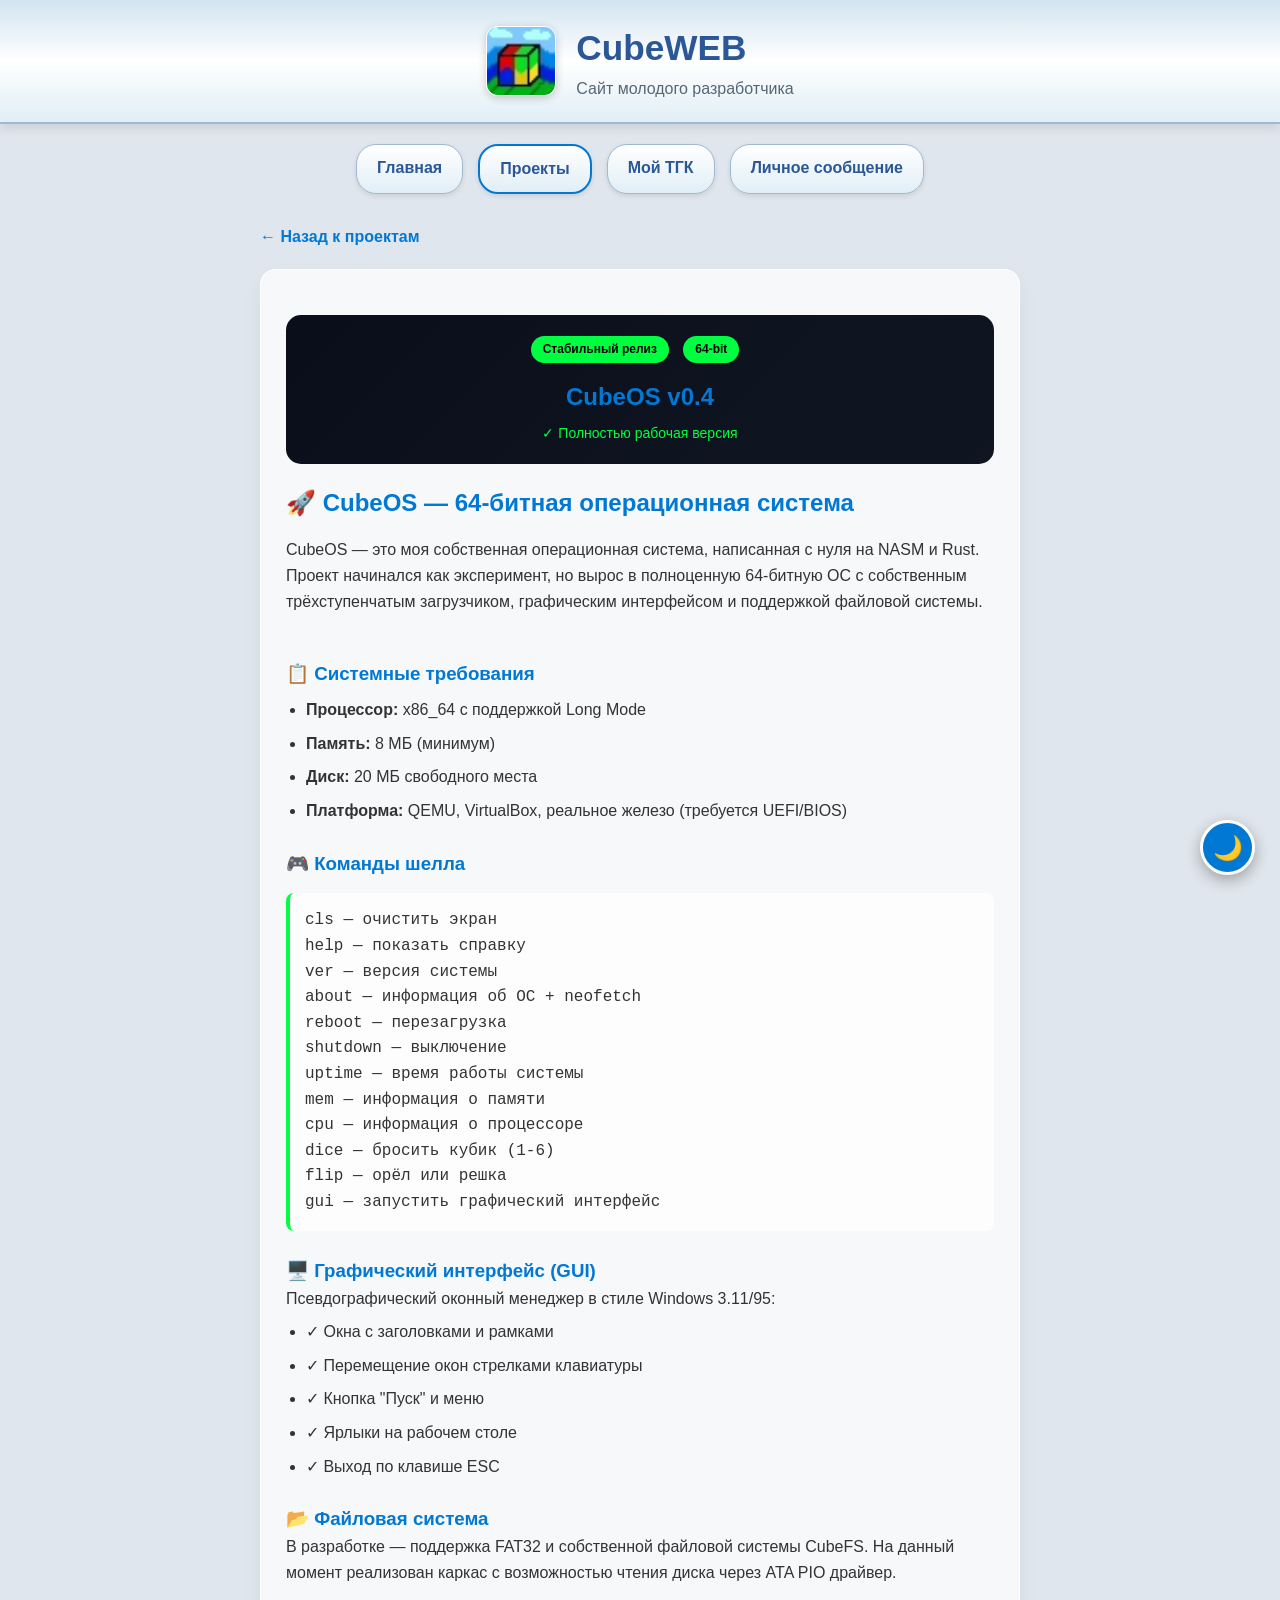
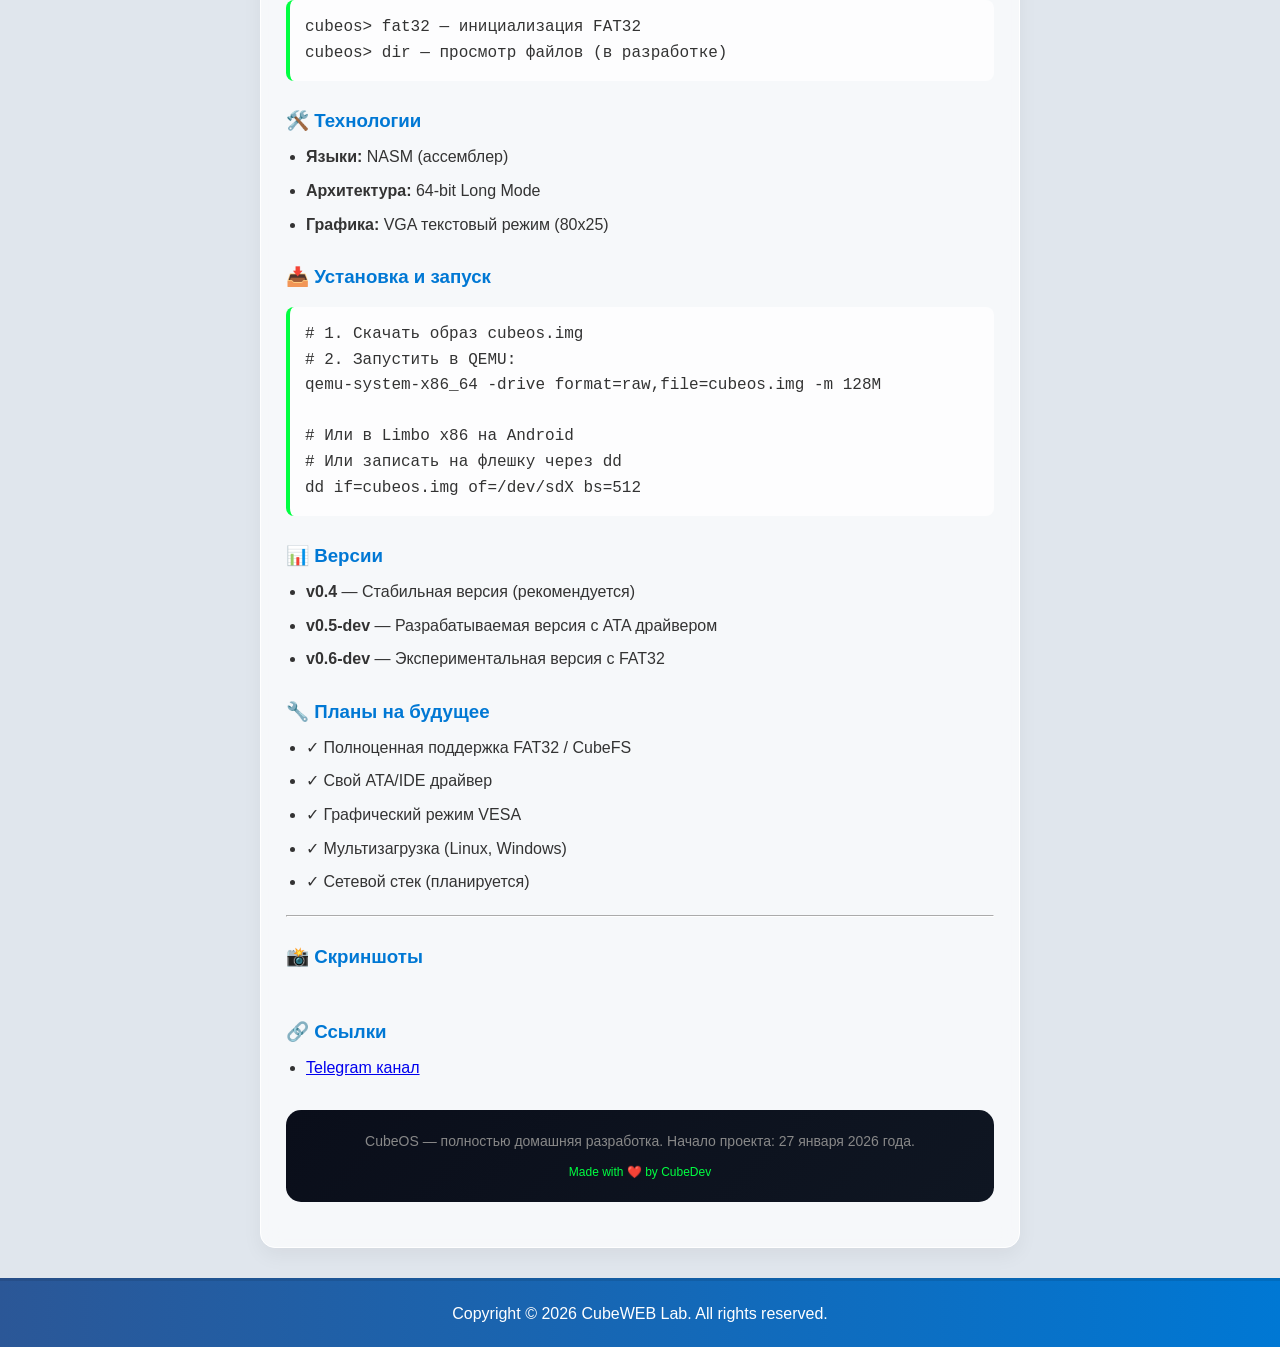
==== cubeos.html @ 652e691c "Add files via upload" ====
<!DOCTYPE html>
<html lang="ru">
<head>
    <meta charset="UTF-8">
    <meta name="viewport" content="width=device-width, initial-scale=1.0">
    <title>CubeOS - 64-bit операционная система</title>
    <link rel="stylesheet" href="style.css">
    <style>
        .project-content {
            text-align: left;
        }
        .project-image {
            width: 100%;
            max-width: 800px;
            height: auto;
            border-radius: 10px;
            margin: 20px 0;
            border: 1px solid var(--card-border);
            box-shadow: 0 5px 15px rgba(0,0,0,0.2);
            background: #0a0e1a;
            display: block;
        }
        .screenshot-grid {
            display: flex;
            gap: 20px;
            flex-wrap: wrap;
            margin: 20px 0;
        }
        .screenshot-grid .project-image {
            flex: 1;
            min-width: 250px;
            margin: 0;
        }
        .feature-list {
            margin-left: 20px;
            margin-bottom: 15px;
            line-height: 1.6;
        }
        .feature-list li {
            margin: 8px 0;
        }
        .code-block {
            background: var(--card-bg);
            padding: 15px;
            border-radius: 8px;
            border-left: 4px solid #00ff41;
            font-family: 'Courier New', monospace;
            overflow-x: auto;
            margin: 15px 0;
        }
        .badge {
            display: inline-block;
            background: #00ff41;
            color: #000;
            padding: 4px 12px;
            border-radius: 20px;
            font-size: 12px;
            font-weight: bold;
            margin-right: 10px;
        }
        .version-info {
            background: linear-gradient(135deg, #0a0e1a, #0f1622);
            padding: 20px;
            border-radius: 15px;
            margin: 20px 0;
            text-align: center;
        }
        .back-link {
            display: inline-block;
            margin-bottom: 20px;
            color: var(--title-color);
            text-decoration: none;
            font-weight: bold;
        }
        .back-link:hover { text-decoration: underline; }
        h3 {
            margin-top: 25px;
            color: var(--title-color);
        }
        hr {
            border-color: var(--card-border);
            margin: 20px 0;
        }
    </style>
</head>
<body>
    <header>
        <img src="logo2.jpg" alt="Logo">
        <div>
            <h1>CubeWEB</h1>
            <p>Сайт молодого разработчика</p>
        </div>
    </header>

    <nav class="glass-menu">
        <a href="index.html" class="nav-btn">Главная</a>
        <a href="projects.html" class="nav-btn active">Проекты</a>
        <a href="https://t.me/rttOSrtt" target="_blank" class="nav-btn tg-btn">Мой ТГК</a>
        <a href="https://t.me/roman_tech_talk" target="_blank" class="nav-btn tg-btn">Личное сообщение</a>
    </nav>

    <main class="project-content">
        <a href="projects.html" class="back-link">← Назад к проектам</a>

        <section>
            <div class="version-info">
                <span class="badge">Стабильный релиз</span>
                <span class="badge">64-bit</span>
                <h2 style="margin: 15px 0 5px 0;">CubeOS v0.4</h2>
                <p style="color: #00ff41; font-size: 14px;">✓ Полностью рабочая версия</p>
            </div>

            <h2>🚀 CubeOS — 64-битная операционная система</h2>
            <p>CubeOS — это моя собственная операционная система, написанная с нуля на NASM и Rust. Проект начинался как эксперимент, но вырос в полноценную 64-битную ОС с собственным трёхступенчатым загрузчиком, графическим интерфейсом и поддержкой файловой системы.</p>

            <div class="screenshot-grid">
                <img src="cubeos_shell.png" alt="CubeOS Shell" class="project-image" onerror="this.style.display='none'">
                <img src="cubeos_gui.png" alt="CubeOS GUI" class="project-image" onerror="this.style.display='none'">
            </div>

            <h3>📋 Системные требования</h3>
            <ul class="feature-list">
                <li><strong>Процессор:</strong> x86_64 с поддержкой Long Mode</li>
                <li><strong>Память:</strong> 8 МБ (минимум)</li>
                <li><strong>Диск:</strong> 20 МБ свободного места</li>
                <li><strong>Платформа:</strong> QEMU, VirtualBox, реальное железо (требуется UEFI/BIOS)</li>
            </ul>

            <h3>🎮 Команды шелла</h3>
            <div class="code-block">
                cls       — очистить экран<br>
                help      — показать справку<br>
                ver       — версия системы<br>
                about     — информация об ОС + neofetch<br>
                reboot    — перезагрузка<br>
                shutdown  — выключение<br>
                uptime    — время работы системы<br>
                mem       — информация о памяти<br>
                cpu       — информация о процессоре<br>
                dice      — бросить кубик (1-6)<br>
                flip      — орёл или решка<br>
                gui       — запустить графический интерфейс
            </div>

            <h3>🖥️ Графический интерфейс (GUI)</h3>
            <p>Псевдографический оконный менеджер в стиле Windows 3.11/95:</p>
            <ul class="feature-list">
                <li>✓ Окна с заголовками и рамками</li>
                <li>✓ Перемещение окон стрелками клавиатуры</li>
                <li>✓ Кнопка "Пуск" и меню</li>
                <li>✓ Ярлыки на рабочем столе</li>
                <li>✓ Выход по клавише ESC</li>
            </ul>

            

            <h3>📂 Файловая система</h3>
            <p>В разработке — поддержка FAT32 и собственной файловой системы CubeFS. На данный момент реализован каркас с возможностью чтения диска через ATA PIO драйвер.</p>

            <div class="code-block">
                cubeos> fat32     — инициализация FAT32<br>
                cubeos> dir       — просмотр файлов (в разработке)
            </div>

            <h3>🛠️ Технологии</h3>
            <ul class="feature-list">
                <li><strong>Языки:</strong> NASM (ассемблер)</li>
                <li><strong>Архитектура:</strong> 64-bit Long Mode</li>
                <li><strong>Графика:</strong> VGA текстовый режим (80x25)</li>
            </ul>

            <h3>📥 Установка и запуск</h3>
            <div class="code-block">
                # 1. Скачать образ cubeos.img<br>
                # 2. Запустить в QEMU:<br>
                qemu-system-x86_64 -drive format=raw,file=cubeos.img -m 128M<br><br>
                # Или в Limbo x86 на Android<br>
                # Или записать на флешку через dd<br>
                dd if=cubeos.img of=/dev/sdX bs=512
            </div>

            <h3>📊 Версии</h3>
            <ul class="feature-list">
                <li><strong>v0.4</strong> — Стабильная версия (рекомендуется)</li>
                <li><strong>v0.5-dev</strong> — Разрабатываемая версия с ATA драйвером</li>
                <li><strong>v0.6-dev</strong> — Экспериментальная версия с FAT32</li>
            </ul>

            <h3>🔧 Планы на будущее</h3>
            <ul class="feature-list">
                <li>✓ Полноценная поддержка FAT32 / CubeFS</li>
                <li>✓ Свой ATA/IDE драйвер</li>
                <li>✓ Графический режим VESA</li>
                <li>✓ Мультизагрузка (Linux, Windows)</li>
                <li>✓ Сетевой стек (планируется)</li>
            </ul>

            <hr>

            <h3>📸 Скриншоты</h3>
            <div class="screenshot-grid">
                <img src="cubeos_neofetch.png" alt="Neofetch" class="project-image" onerror="this.style.display='none'">
                <img src="cubeos_gui_window.png" alt="GUI окно" class="project-image" onerror="this.style.display='none'">
            </div>

            <h3>🔗 Ссылки</h3>
            <ul class="feature-list">
                <li><a href="https://t.me/rttOSrtt" target="_blank">Telegram канал</a></li>
                
            </ul>

            <div class="version-info" style="margin-top: 30px;">
                <p style="color: #888; font-size: 14px;">CubeOS — полностью домашняя разработка. Начало проекта: 27 января 2026 года.</p>
                <p style="color: #00ff41; font-size: 12px; margin-top: 10px;">Made with ❤️ by CubeDev</p>
            </div>
        </section>
    </main>

    <footer>
        <p>Copyright © 2026 CubeWEB Lab. All rights reserved.</p>
    </footer>

    <button class="theme-toggle" id="theme-toggle" title="Сменить тему">
        <span id="theme-icon">🌙</span>
    </button>
    <script>
        const toggleBtn = document.getElementById('theme-toggle');
        const themeIcon = document.getElementById('theme-icon');
        const htmlElement = document.documentElement;

        const savedTheme = localStorage.getItem('theme');
        if (savedTheme === 'dark') {
            htmlElement.setAttribute('data-theme', 'dark');
            themeIcon.textContent = '☀️';
        }

        toggleBtn.addEventListener('click', () => {
            const isDark = htmlElement.hasAttribute('data-theme');
            if (isDark) {
                htmlElement.removeAttribute('data-theme');
                localStorage.setItem('theme', 'light');
                themeIcon.textContent = '🌙';
            } else {
                htmlElement.setAttribute('data-theme', 'dark');
                localStorage.setItem('theme', 'dark');
                themeIcon.textContent = '☀️';
            }
        });
    </script>
</body>
</html>
---- style.css ----
/* ПЕРЕМЕННЫЕ ЦВЕТОВ */
:root {
    /* Светлая тема (стандартная) */
    --bg-body: #e0e6ed;
    --bg-header: linear-gradient(to bottom, #d2e4f0 0%, #ffffff 50%, #e1eef6 100%);
    --header-border: #a0b8d0;
    --header-text: #2b5797;
    --sub-text: #556677;
    --card-bg: rgba(255, 255, 255, 0.7);
    --card-border: #ffffff;
    --text-color: #333;
    --btn-bg: linear-gradient(to bottom, #ffffff 0%, #e1eef6 100%);
    --btn-text: #2b5797;
    --title-color: #0078d4;
    --download-color: #5BE046;
    --footer-bg: linear-gradient(to right, #2b5797, #0078d4);
}

[data-theme="dark"] {
    /* Темная тема (глубокий синий/черный в стиле Vista Dark) */
    --bg-body: #111418;
    --bg-header: linear-gradient(to bottom, #1e293b 0%, #0a0f1a 100%);
    --header-border: #2d3e50;
    --header-text: #60a5fa;
    --sub-text: #94a3b8;
    --card-bg: rgba(30, 41, 59, 0.6);
    --card-border: #334155;
    --text-color: #e2e8f0;
    --btn-bg: linear-gradient(to bottom, #334155 0%, #1e293b 100%);
    --btn-text: #f1f5f9;
    --title-color: #38bdf8;
    --footer-bg: linear-gradient(to right, #0f172a, #1e293b);
}

/* ОБНУЛЕНИЕ И БАЗОВЫЕ СТИЛИ */
* {
    margin: 0;
    padding: 0;
    box-sizing: border-box;
    /* Плавный переход всех цветов при смене темы */
    transition: background 0.4s ease, color 0.4s ease, border-color 0.4s ease, box-shadow 0.4s ease;
}

body {
    background-color: var(--bg-body);
    font-family: 'Segoe UI', Tahoma, Geneva, Verdana, sans-serif;
    color: var(--text-color);
    line-height: 1.6;
}

/* ШАПКА (HEADER) */
header {
    background: var(--bg-header);
    padding: 20px;
    border-bottom: 2px solid var(--header-border);
    box-shadow: 0 4px 10px rgba(0,0,0,0.1);
    display: flex;
    align-items: center;
    justify-content: center;
}

header img {
    width: 70px;
    height: 70px;
    margin-right: 20px;
    border-radius: 12px;
    border: 1px solid rgba(255,255,255,0.8);
    box-shadow: 0 2px 8px rgba(0,0,0,0.2);
}

header h1 {
    color: var(--header-text);
    font-size: 2.2rem;
    text-shadow: 1px 1px 3px rgba(255,255,255,0.3);
    margin: 0;
}

header p {
    color: var(--sub-text);
    font-size: 1rem;
    margin: 0;
}

/* НАВИГАЦИЯ (МЕНЮ) */
.glass-menu {
    display: flex;
    justify-content: center;
    gap: 15px;
    margin: 20px auto;
    max-width: 800px;
    padding: 0 20px;
}

.nav-btn {
    text-decoration: none;
    padding: 10px 20px;
    border-radius: 20px;
    font-weight: 600;
    color: var(--btn-text);
    background: var(--btn-bg);
    border: 1px solid var(--header-border);
    box-shadow: 0 2px 5px rgba(0,0,0,0.1);
    text-align: center;
}

.nav-btn:hover {
    transform: translateY(-2px);
    box-shadow: 0 4px 12px rgba(0,0,0,0.15);
}

.nav-btn.active {
    border: 2px solid var(--title-color);
}

/* ОСНОВНОЙ КОНТЕНТ */
main {
    max-width: 800px;
    margin: 30px auto;
    padding: 0 20px;
}

section {
    background: var(--card-bg);
    backdrop-filter: blur(10px);
    -webkit-backdrop-filter: blur(10px);
    border: 1px solid var(--card-border);
    padding: 25px;
    margin-bottom: 25px;
    border-radius: 15px;
    box-shadow: 0 8px 20px rgba(0,0,0,0.05);
}

section:hover {
    transform: translateY(-5px);
    box-shadow: 0 12px 25px rgba(0,0,0,0.1);
}

section h2 {
    color: var(--title-color);
    margin-bottom: 15px;
    font-weight: 600;
}

/* ПОДВАЛ (FOOTER) */
footer {
    background: var(--footer-bg);
    color: white;
    padding: 20px;
    text-align: center;
    position: relative;
    border-top: 3px solid rgba(0,0,0,0.1);
}

/* КНОПКА ПЕРЕКЛЮЧАТЕЛЯ */
.theme-toggle {
    position: fixed;
    bottom: 25px;
    right: 25px;
    width: 55px;
    height: 55px;
    border-radius: 50%;
    background: var(--title-color);
    color: white;
    border: 3px solid var(--card-border);
    cursor: pointer;
    box-shadow: 0 5px 15px rgba(0,0,0,0.3);
    font-size: 24px;
    display: fle
    x;
    align-items: center;
    justify-content: center;
    z-index: 9999;
}

.theme-toggle:hover {
    transform: scale(1.1) rotate(15deg);
}

.theme-toggle:active {
    transform: scale(0.9);
}

.download {
    position:"fixed";
    bottom: 25 px;
    right: 500 px;
    width: 500 px;
    height: 70px;
    border-radius: 0%;
    background: var(--download-color);
    color: white;
    border: 3px solid var(--card-border);
    cursor: pointer;
    box-shadow: 0 5px 15px rgba(0,0,0,0.3);
    font-size: 24px;
    display: fle
    x;
    align-items: center;
    justify-content: center;
    z-index: 9999;
}




/* МОБИЛЬНАЯ АДАПТАЦИЯ */
@media (max-width: 600px) {
    header {
        flex-direction: column;
        text-align: center;
    }
    header img {
        margin-right: 0;
        margin-bottom: 15px;
    }
    .glass-menu {
        flex-wrap: wrap;
        gap: 10px;
    }
    .nav-btn {
        flex: 1 1 40%; /* Кнопки будут в два ряда на мобиле */
        font-size: 0.9rem;
    }
}
/* Кнопка "Подробнее" в карточках проектов */
.more-btn {
    display: inline-block;
    margin-top: 15px;
    text-decoration: none;
    font-weight: bold;
    color: var(--title-color);
    border: 1px solid var(--title-color);
    padding: 5px 15px;
    border-radius: 8px;
    transition: all 0.3s ease;
}

.more-btn:hover {
    background: var(--title-color);
    color: #fff;
    box-shadow: 0 0 10px var(--title-color);
}
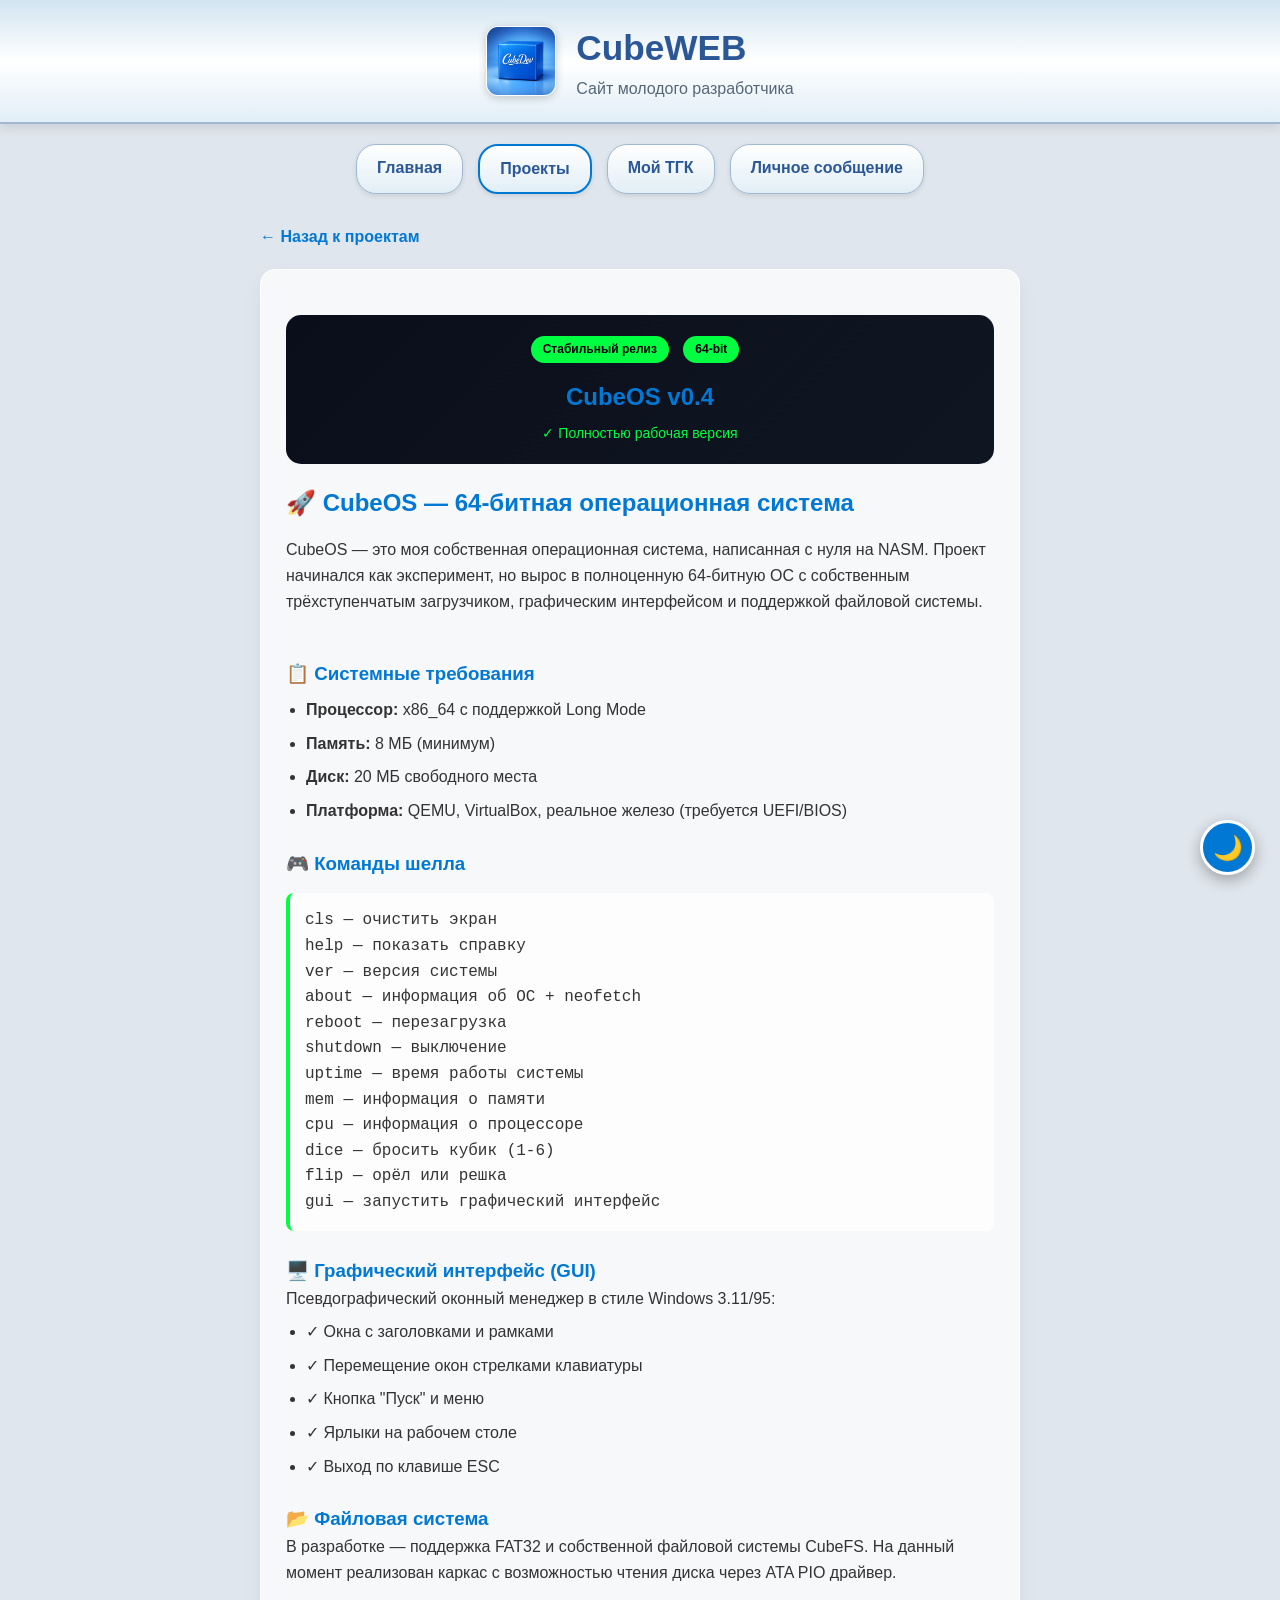
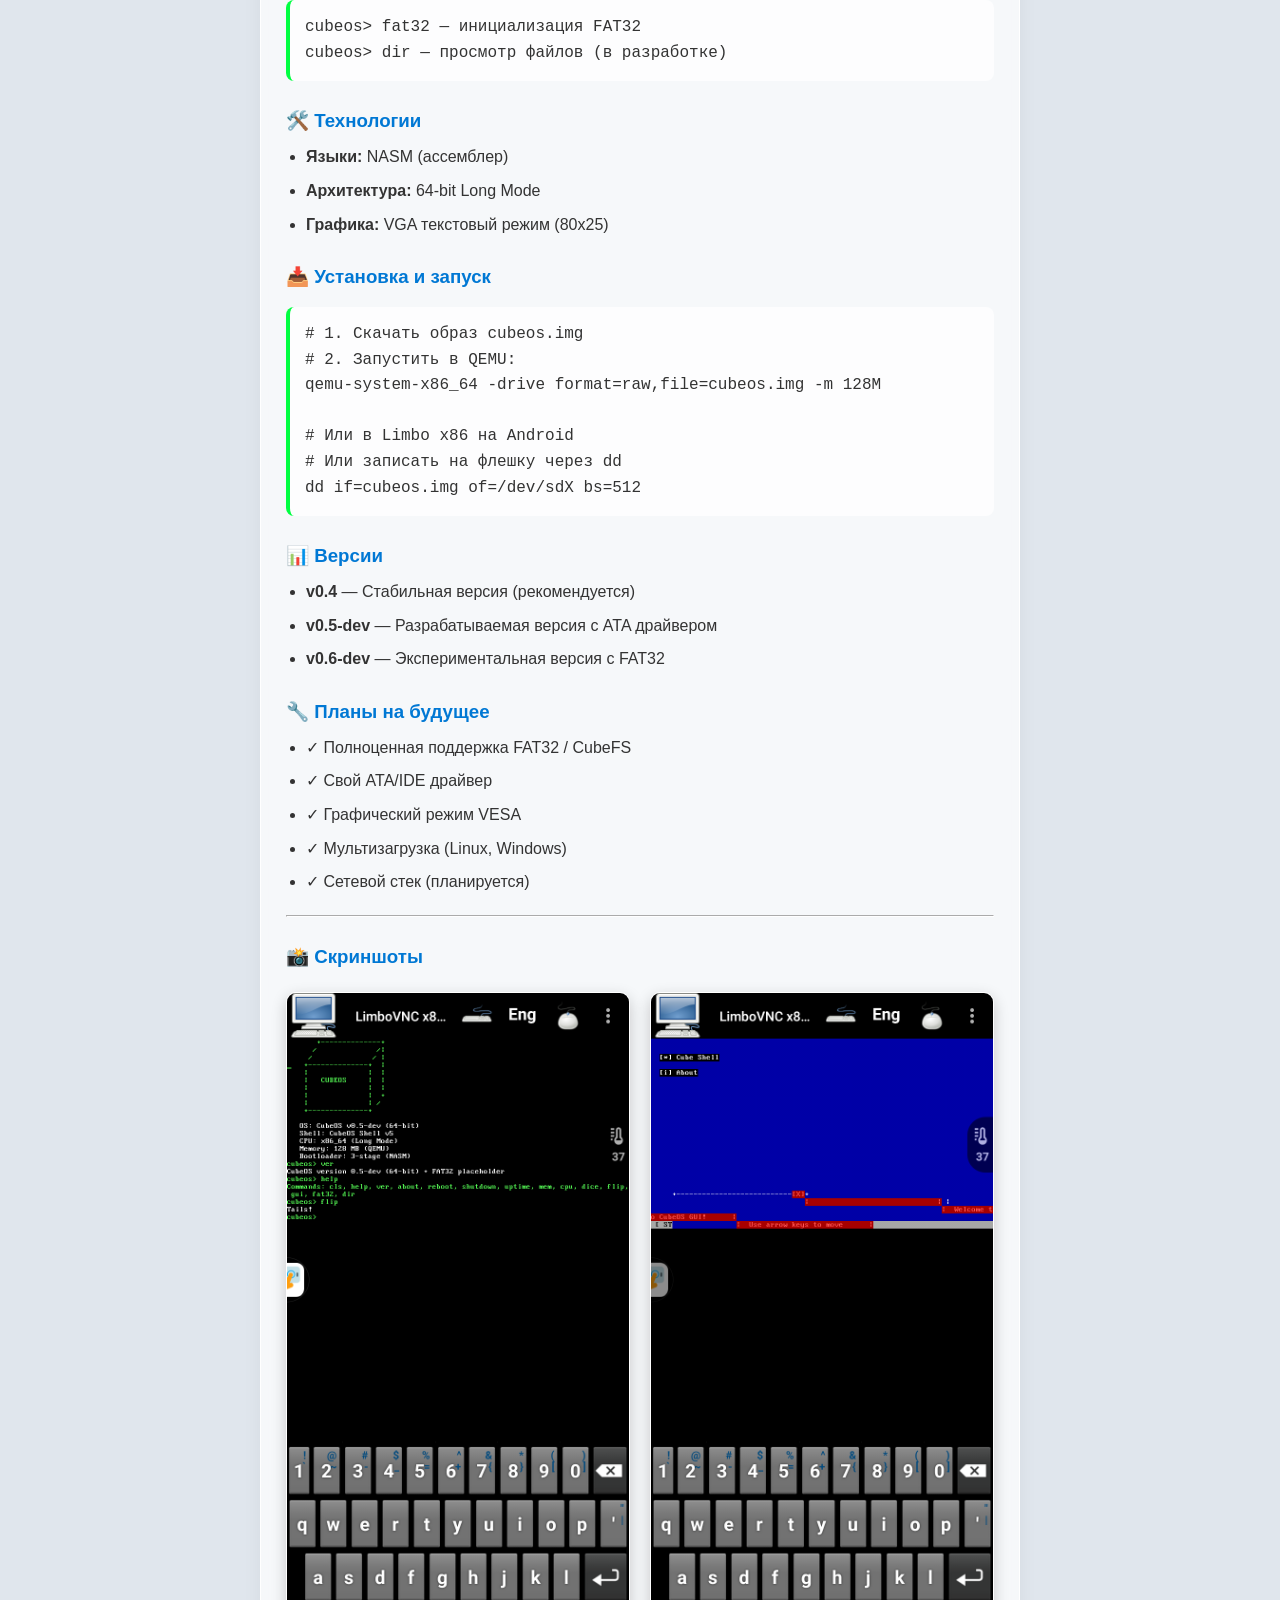
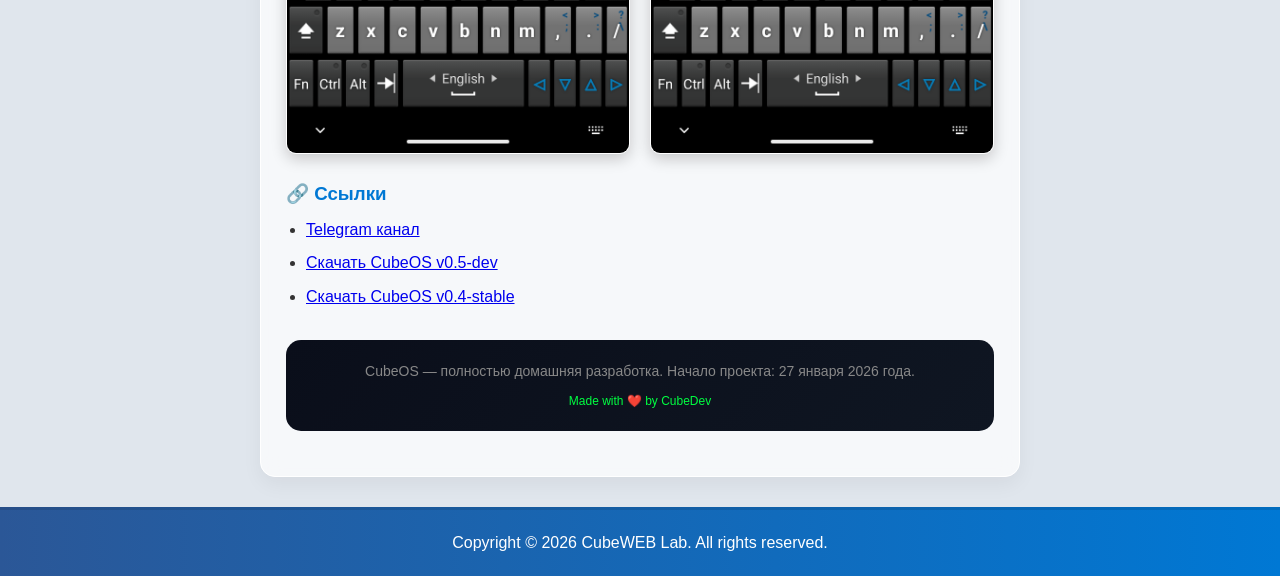
==== commit 0f543737: "Add files via upload" ====
--- a/cubeos.html
+++ b/cubeos.html
@@ -96,7 +96,7 @@
         <a href="index.html" class="nav-btn">Главная</a>
         <a href="projects.html" class="nav-btn active">Проекты</a>
         <a href="https://t.me/rttOSrtt" target="_blank" class="nav-btn tg-btn">Мой ТГК</a>
-        <a href="https://t.me/roman_tech_talk" target="_blank" class="nav-btn tg-btn">Личное сообщение</a>
+        <a href="https://t.me/cube_developer" target="_blank" class="nav-btn tg-btn">Личное сообщение</a>
     </nav>
 
     <main class="project-content">
@@ -111,7 +111,7 @@
             </div>
 
             <h2>🚀 CubeOS — 64-битная операционная система</h2>
-            <p>CubeOS — это моя собственная операционная система, написанная с нуля на NASM и Rust. Проект начинался как эксперимент, но вырос в полноценную 64-битную ОС с собственным трёхступенчатым загрузчиком, графическим интерфейсом и поддержкой файловой системы.</p>
+            <p>CubeOS — это моя собственная операционная система, написанная с нуля на NASM. Проект начинался как эксперимент, но вырос в полноценную 64-битную ОС с собственным трёхступенчатым загрузчиком, графическим интерфейсом и поддержкой файловой системы.</p>
 
             <div class="screenshot-grid">
                 <img src="cubeos_shell.png" alt="CubeOS Shell" class="project-image" onerror="this.style.display='none'">
@@ -206,6 +206,8 @@
             <h3>🔗 Ссылки</h3>
             <ul class="feature-list">
                 <li><a href="https://t.me/rttOSrtt" target="_blank">Telegram канал</a></li>
+                <li><a href="https://disk.yandex.ru/d/xyfmS7OfaYtxXQ" target="_blank">Скачать CubeOS v0.5-dev</a></li>
+                <li><a href="https://disk.yandex.ru/d/357Px75FPwCeLg" target="_blank">Скачать CubeOS v0.4-stable</a></li>
                 
             </ul>
 
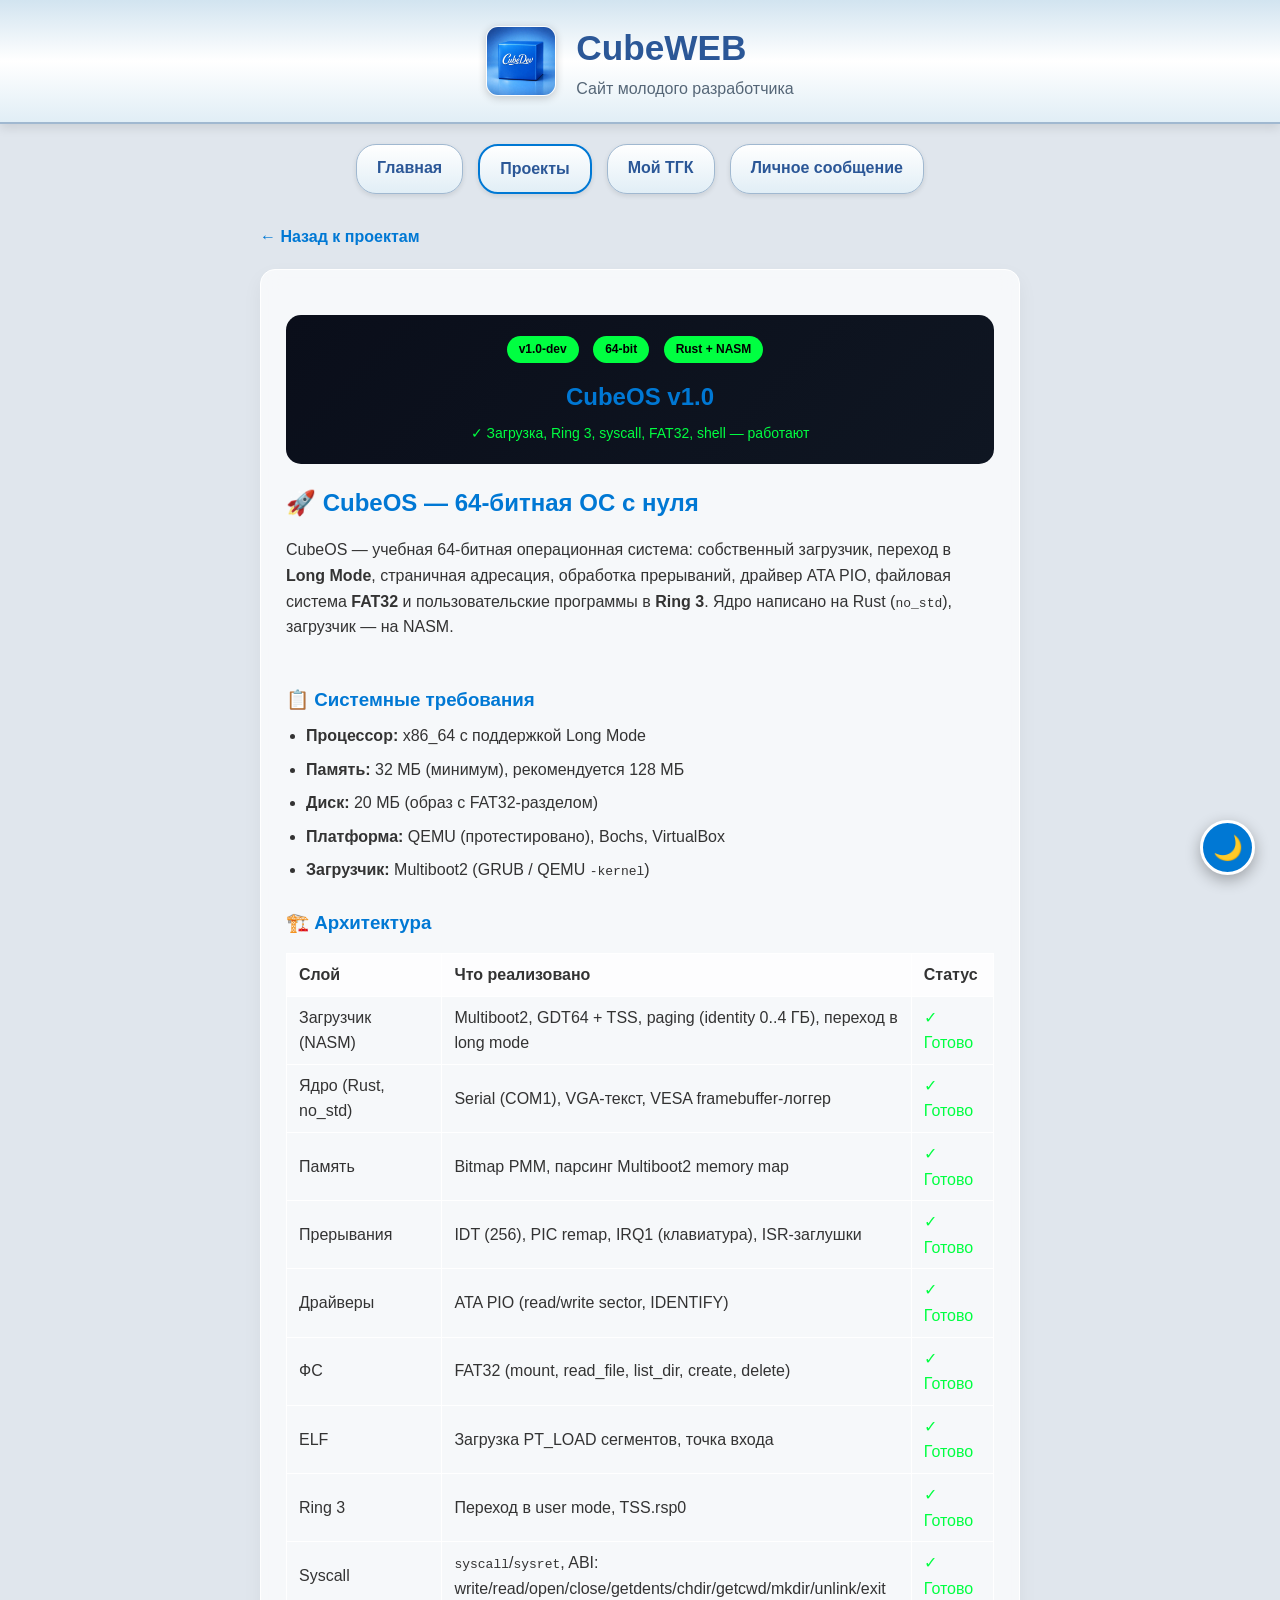
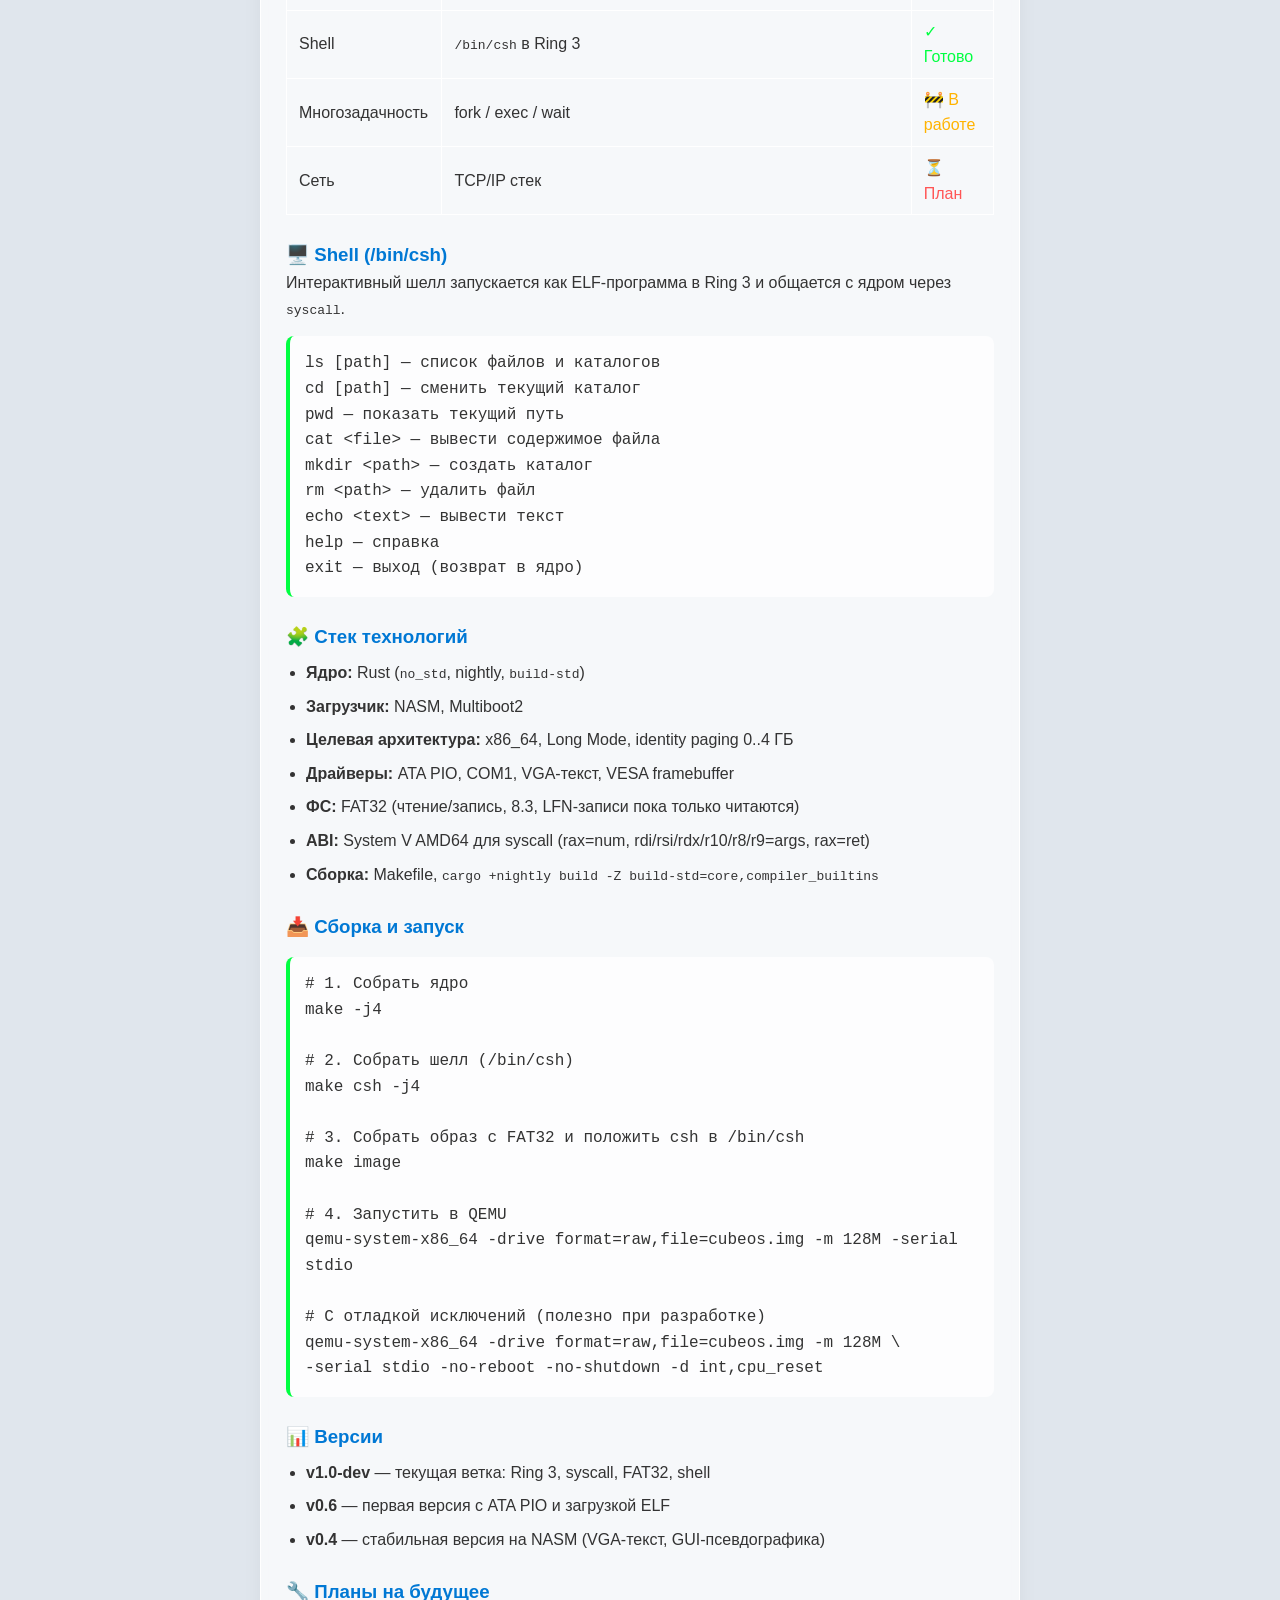
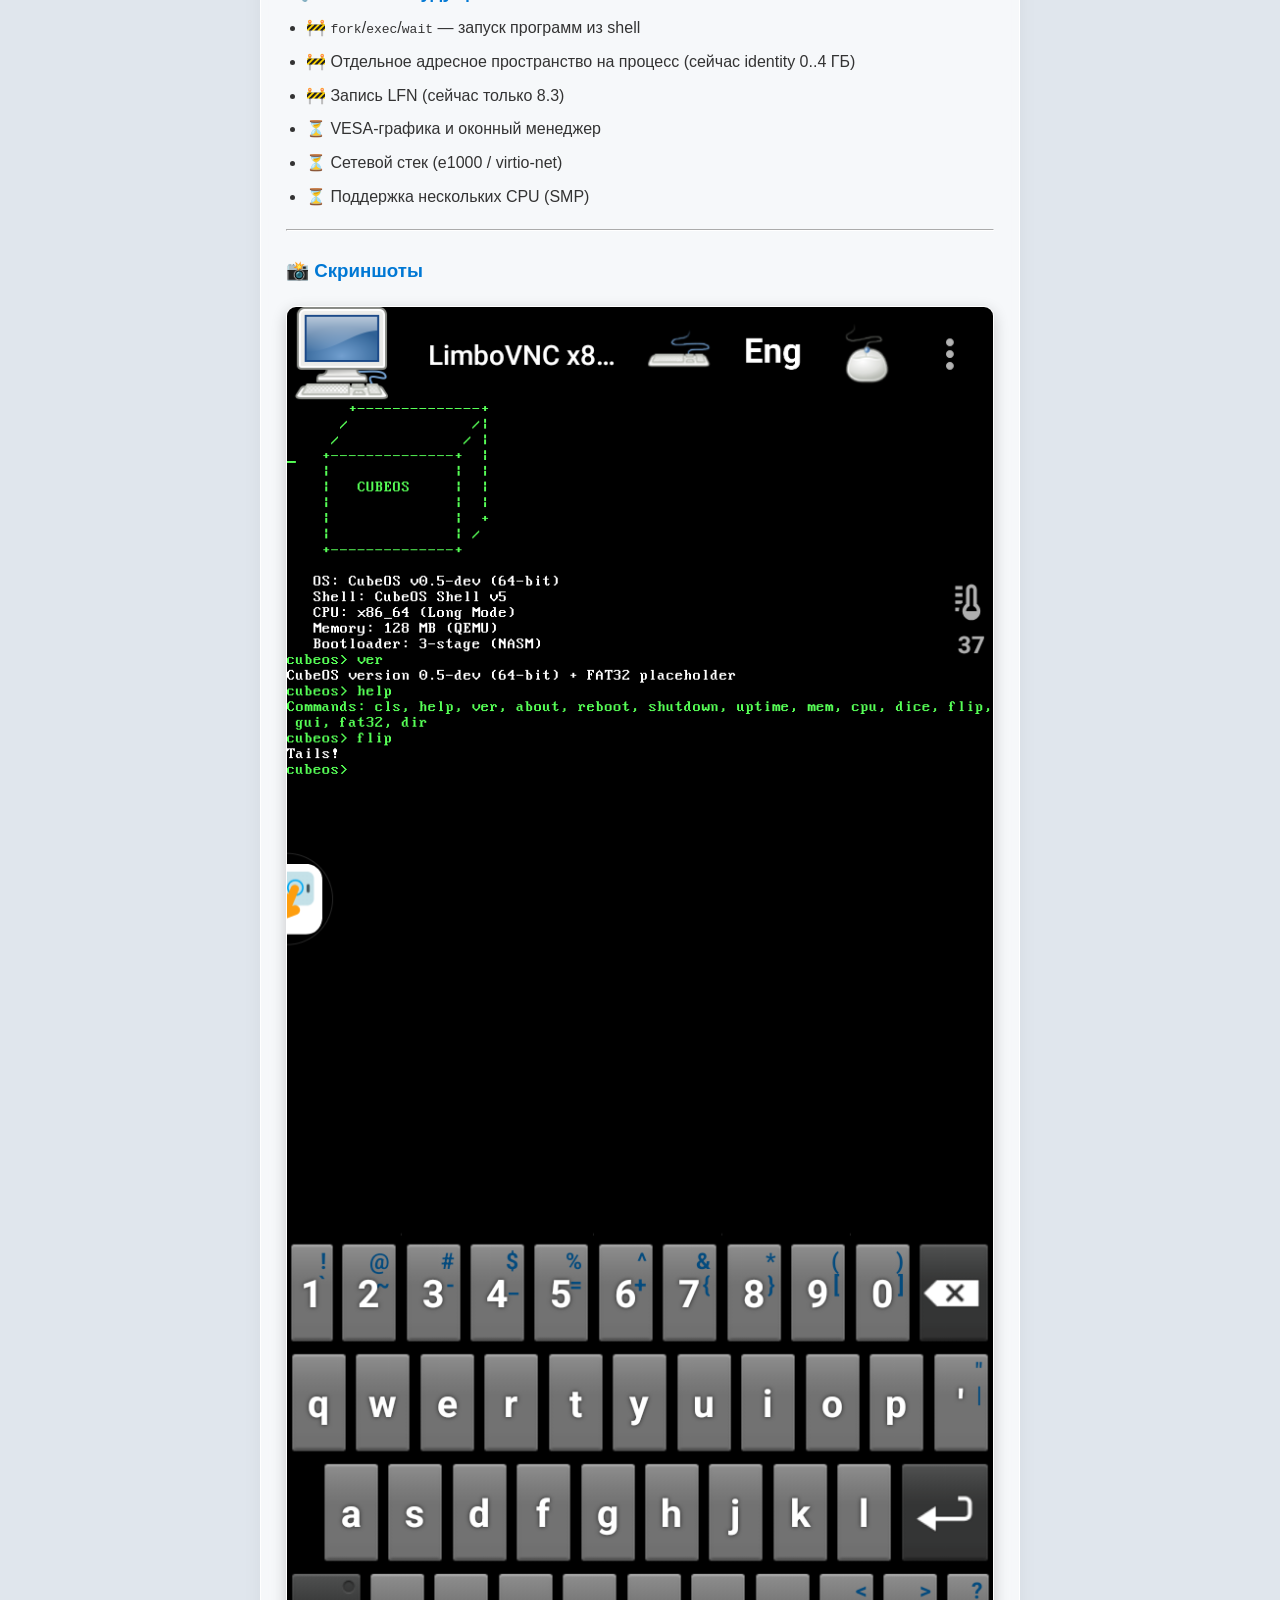
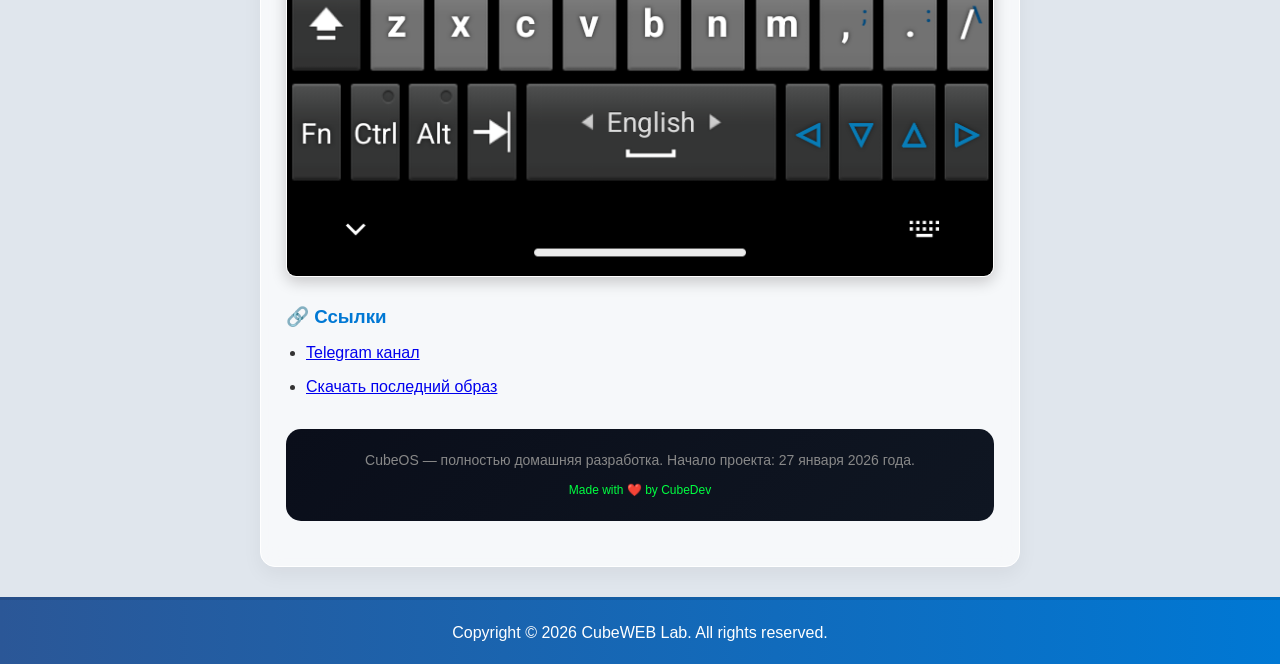
==== commit 466c9ab3: "Update cubeos.html" ====
--- a/cubeos.html
+++ b/cubeos.html
@@ -3,84 +3,55 @@
 <head>
     <meta charset="UTF-8">
     <meta name="viewport" content="width=device-width, initial-scale=1.0">
-    <title>CubeOS - 64-bit операционная система</title>
+    <title>CubeOS v1.0 — 64-bit ОС на Rust</title>
     <link rel="stylesheet" href="style.css">
     <style>
-        .project-content {
-            text-align: left;
-        }
+        .project-content { text-align: left; }
         .project-image {
-            width: 100%;
-            max-width: 800px;
-            height: auto;
-            border-radius: 10px;
-            margin: 20px 0;
+            width: 100%; max-width: 800px; height: auto;
+            border-radius: 10px; margin: 20px 0;
             border: 1px solid var(--card-border);
             box-shadow: 0 5px 15px rgba(0,0,0,0.2);
-            background: #0a0e1a;
-            display: block;
+            background: #0a0e1a; display: block;
         }
         .screenshot-grid {
-            display: flex;
-            gap: 20px;
-            flex-wrap: wrap;
-            margin: 20px 0;
-        }
-        .screenshot-grid .project-image {
-            flex: 1;
-            min-width: 250px;
-            margin: 0;
-        }
-        .feature-list {
-            margin-left: 20px;
-            margin-bottom: 15px;
-            line-height: 1.6;
-        }
-        .feature-list li {
-            margin: 8px 0;
-        }
+            display: flex; gap: 20px; flex-wrap: wrap; margin: 20px 0;
+        }
+        .screenshot-grid .project-image { flex: 1; min-width: 250px; margin: 0; }
+        .feature-list { margin-left: 20px; margin-bottom: 15px; line-height: 1.6; }
+        .feature-list li { margin: 8px 0; }
         .code-block {
-            background: var(--card-bg);
-            padding: 15px;
-            border-radius: 8px;
+            background: var(--card-bg); padding: 15px; border-radius: 8px;
             border-left: 4px solid #00ff41;
             font-family: 'Courier New', monospace;
-            overflow-x: auto;
-            margin: 15px 0;
+            overflow-x: auto; margin: 15px 0;
         }
         .badge {
-            display: inline-block;
-            background: #00ff41;
-            color: #000;
-            padding: 4px 12px;
-            border-radius: 20px;
-            font-size: 12px;
-            font-weight: bold;
-            margin-right: 10px;
-        }
+            display: inline-block; background: #00ff41; color: #000;
+            padding: 4px 12px; border-radius: 20px; font-size: 12px;
+            font-weight: bold; margin-right: 10px;
+        }
+        .badge.warn { background: #ffb300; }
         .version-info {
             background: linear-gradient(135deg, #0a0e1a, #0f1622);
-            padding: 20px;
-            border-radius: 15px;
-            margin: 20px 0;
-            text-align: center;
+            padding: 20px; border-radius: 15px; margin: 20px 0; text-align: center;
         }
         .back-link {
-            display: inline-block;
-            margin-bottom: 20px;
-            color: var(--title-color);
-            text-decoration: none;
-            font-weight: bold;
+            display: inline-block; margin-bottom: 20px;
+            color: var(--title-color); text-decoration: none; font-weight: bold;
         }
         .back-link:hover { text-decoration: underline; }
-        h3 {
-            margin-top: 25px;
-            color: var(--title-color);
-        }
-        hr {
-            border-color: var(--card-border);
-            margin: 20px 0;
-        }
+        h3 { margin-top: 25px; color: var(--title-color); }
+        hr { border-color: var(--card-border); margin: 20px 0; }
+        .table { width: 100%; border-collapse: collapse; margin: 15px 0; }
+        .table th, .table td {
+            border: 1px solid var(--card-border);
+            padding: 8px 12px; text-align: left;
+        }
+        .table th { background: var(--card-bg); }
+        .status-ok   { color: #00ff41; }
+        .status-wip  { color: #ffb300; }
+        .status-todo { color: #ff5555; }
     </style>
 </head>
 <body>
@@ -104,95 +75,110 @@
 
         <section>
             <div class="version-info">
-                <span class="badge">Стабильный релиз</span>
+                <span class="badge">v1.0-dev</span>
                 <span class="badge">64-bit</span>
-                <h2 style="margin: 15px 0 5px 0;">CubeOS v0.4</h2>
-                <p style="color: #00ff41; font-size: 14px;">✓ Полностью рабочая версия</p>
-            </div>
-
-            <h2>🚀 CubeOS — 64-битная операционная система</h2>
-            <p>CubeOS — это моя собственная операционная система, написанная с нуля на NASM. Проект начинался как эксперимент, но вырос в полноценную 64-битную ОС с собственным трёхступенчатым загрузчиком, графическим интерфейсом и поддержкой файловой системы.</p>
+                <span class="badge">Rust + NASM</span>
+                <h2 style="margin: 15px 0 5px 0;">CubeOS v1.0</h2>
+                <p style="color: #00ff41; font-size: 14px;">
+                    ✓ Загрузка, Ring 3, syscall, FAT32, shell — работают
+                </p>
+            </div>
+
+            <h2>🚀 CubeOS — 64-битная ОС с нуля</h2>
+            <p>
+                CubeOS — учебная 64-битная операционная система: собственный загрузчик,
+                переход в <strong>Long Mode</strong>, страничная адресация, обработка прерываний,
+                драйвер ATA PIO, файловая система <strong>FAT32</strong> и пользовательские
+                программы в <strong>Ring 3</strong>. Ядро написано на Rust (<code>no_std</code>),
+                загрузчик — на NASM.
+            </p>
 
             <div class="screenshot-grid">
                 <img src="cubeos_shell.png" alt="CubeOS Shell" class="project-image" onerror="this.style.display='none'">
-                <img src="cubeos_gui.png" alt="CubeOS GUI" class="project-image" onerror="this.style.display='none'">
+                <img src="cubeos_boot.png" alt="CubeOS Boot" class="project-image" onerror="this.style.display='none'">
             </div>
 
             <h3>📋 Системные требования</h3>
             <ul class="feature-list">
                 <li><strong>Процессор:</strong> x86_64 с поддержкой Long Mode</li>
-                <li><strong>Память:</strong> 8 МБ (минимум)</li>
-                <li><strong>Диск:</strong> 20 МБ свободного места</li>
-                <li><strong>Платформа:</strong> QEMU, VirtualBox, реальное железо (требуется UEFI/BIOS)</li>
-            </ul>
-
-            <h3>🎮 Команды шелла</h3>
+                <li><strong>Память:</strong> 32 МБ (минимум), рекомендуется 128 МБ</li>
+                <li><strong>Диск:</strong> 20 МБ (образ с FAT32-разделом)</li>
+                <li><strong>Платформа:</strong> QEMU (протестировано), Bochs, VirtualBox</li>
+                <li><strong>Загрузчик:</strong> Multiboot2 (GRUB / QEMU <code>-kernel</code>)</li>
+            </ul>
+
+            <h3>🏗️ Архитектура</h3>
+            <table class="table">
+                <tr><th>Слой</th><th>Что реализовано</th><th>Статус</th></tr>
+                <tr><td>Загрузчик (NASM)</td><td>Multiboot2, GDT64 + TSS, paging (identity 0..4 ГБ), переход в long mode</td><td class="status-ok">✓ Готово</td></tr>
+                <tr><td>Ядро (Rust, no_std)</td><td>Serial (COM1), VGA-текст, VESA framebuffer-логгер</td><td class="status-ok">✓ Готово</td></tr>
+                <tr><td>Память</td><td>Bitmap PMM, парсинг Multiboot2 memory map</td><td class="status-ok">✓ Готово</td></tr>
+                <tr><td>Прерывания</td><td>IDT (256), PIC remap, IRQ1 (клавиатура), ISR-заглушки</td><td class="status-ok">✓ Готово</td></tr>
+                <tr><td>Драйверы</td><td>ATA PIO (read/write sector, IDENTIFY)</td><td class="status-ok">✓ Готово</td></tr>
+                <tr><td>ФС</td><td>FAT32 (mount, read_file, list_dir, create, delete)</td><td class="status-ok">✓ Готово</td></tr>
+                <tr><td>ELF</td><td>Загрузка PT_LOAD сегментов, точка входа</td><td class="status-ok">✓ Готово</td></tr>
+                <tr><td>Ring 3</td><td>Переход в user mode, TSS.rsp0</td><td class="status-ok">✓ Готово</td></tr>
+                <tr><td>Syscall</td><td><code>syscall</code>/<code>sysret</code>, ABI: write/read/open/close/getdents/chdir/getcwd/mkdir/unlink/exit</td><td class="status-ok">✓ Готово</td></tr>
+                <tr><td>Shell</td><td><code>/bin/csh</code> в Ring 3</td><td class="status-ok">✓ Готово</td></tr>
+                <tr><td>Многозадачность</td><td>fork / exec / wait</td><td class="status-wip">🚧 В работе</td></tr>
+                <tr><td>Сеть</td><td>TCP/IP стек</td><td class="status-todo">⏳ План</td></tr>
+            </table>
+
+            <h3>🖥️ Shell (/bin/csh)</h3>
+            <p>Интерактивный шелл запускается как ELF-программа в Ring 3 и общается с ядром через <code>syscall</code>.</p>
             <div class="code-block">
-                cls       — очистить экран<br>
-                help      — показать справку<br>
-                ver       — версия системы<br>
-                about     — информация об ОС + neofetch<br>
-                reboot    — перезагрузка<br>
-                shutdown  — выключение<br>
-                uptime    — время работы системы<br>
-                mem       — информация о памяти<br>
-                cpu       — информация о процессоре<br>
-                dice      — бросить кубик (1-6)<br>
-                flip      — орёл или решка<br>
-                gui       — запустить графический интерфейс
-            </div>
-
-            <h3>🖥️ Графический интерфейс (GUI)</h3>
-            <p>Псевдографический оконный менеджер в стиле Windows 3.11/95:</p>
-            <ul class="feature-list">
-                <li>✓ Окна с заголовками и рамками</li>
-                <li>✓ Перемещение окон стрелками клавиатуры</li>
-                <li>✓ Кнопка "Пуск" и меню</li>
-                <li>✓ Ярлыки на рабочем столе</li>
-                <li>✓ Выход по клавише ESC</li>
-            </ul>
-
-            
-
-            <h3>📂 Файловая система</h3>
-            <p>В разработке — поддержка FAT32 и собственной файловой системы CubeFS. На данный момент реализован каркас с возможностью чтения диска через ATA PIO драйвер.</p>
-
+                ls [path]     — список файлов и каталогов<br>
+                cd [path]     — сменить текущий каталог<br>
+                pwd           — показать текущий путь<br>
+                cat &lt;file&gt;    — вывести содержимое файла<br>
+                mkdir &lt;path&gt;  — создать каталог<br>
+                rm &lt;path&gt;     — удалить файл<br>
+                echo &lt;text&gt;   — вывести текст<br>
+                help          — справка<br>
+                exit          — выход (возврат в ядро)
+            </div>
+
+            <h3>🧩 Стек технологий</h3>
+            <ul class="feature-list">
+                <li><strong>Ядро:</strong> Rust (<code>no_std</code>, nightly, <code>build-std</code>)</li>
+                <li><strong>Загрузчик:</strong> NASM, Multiboot2</li>
+                <li><strong>Целевая архитектура:</strong> x86_64, Long Mode, identity paging 0..4 ГБ</li>
+                <li><strong>Драйверы:</strong> ATA PIO, COM1, VGA-текст, VESA framebuffer</li>
+                <li><strong>ФС:</strong> FAT32 (чтение/запись, 8.3, LFN-записи пока только читаются)</li>
+                <li><strong>ABI:</strong> System V AMD64 для syscall (rax=num, rdi/rsi/rdx/r10/r8/r9=args, rax=ret)</li>
+                <li><strong>Сборка:</strong> Makefile, <code>cargo +nightly build -Z build-std=core,compiler_builtins</code></li>
+            </ul>
+
+            <h3>📥 Сборка и запуск</h3>
             <div class="code-block">
-                cubeos> fat32     — инициализация FAT32<br>
-                cubeos> dir       — просмотр файлов (в разработке)
-            </div>
-
-            <h3>🛠️ Технологии</h3>
-            <ul class="feature-list">
-                <li><strong>Языки:</strong> NASM (ассемблер)</li>
-                <li><strong>Архитектура:</strong> 64-bit Long Mode</li>
-                <li><strong>Графика:</strong> VGA текстовый режим (80x25)</li>
-            </ul>
-
-            <h3>📥 Установка и запуск</h3>
-            <div class="code-block">
-                # 1. Скачать образ cubeos.img<br>
-                # 2. Запустить в QEMU:<br>
-                qemu-system-x86_64 -drive format=raw,file=cubeos.img -m 128M<br><br>
-                # Или в Limbo x86 на Android<br>
-                # Или записать на флешку через dd<br>
-                dd if=cubeos.img of=/dev/sdX bs=512
+                # 1. Собрать ядро<br>
+                make -j4<br><br>
+                # 2. Собрать шелл (/bin/csh)<br>
+                make csh -j4<br><br>
+                # 3. Собрать образ с FAT32 и положить csh в /bin/csh<br>
+                make image<br><br>
+                # 4. Запустить в QEMU<br>
+                qemu-system-x86_64 -drive format=raw,file=cubeos.img -m 128M -serial stdio<br><br>
+                # С отладкой исключений (полезно при разработке)<br>
+                qemu-system-x86_64 -drive format=raw,file=cubeos.img -m 128M \<br>
+                    -serial stdio -no-reboot -no-shutdown -d int,cpu_reset
             </div>
 
             <h3>📊 Версии</h3>
             <ul class="feature-list">
-                <li><strong>v0.4</strong> — Стабильная версия (рекомендуется)</li>
-                <li><strong>v0.5-dev</strong> — Разрабатываемая версия с ATA драйвером</li>
-                <li><strong>v0.6-dev</strong> — Экспериментальная версия с FAT32</li>
+                <li><strong>v1.0-dev</strong> — текущая ветка: Ring 3, syscall, FAT32, shell</li>
+                <li><strong>v0.6</strong> — первая версия с ATA PIO и загрузкой ELF</li>
+                <li><strong>v0.4</strong> — стабильная версия на NASM (VGA-текст, GUI-псевдографика)</li>
             </ul>
 
             <h3>🔧 Планы на будущее</h3>
             <ul class="feature-list">
-                <li>✓ Полноценная поддержка FAT32 / CubeFS</li>
-                <li>✓ Свой ATA/IDE драйвер</li>
-                <li>✓ Графический режим VESA</li>
-                <li>✓ Мультизагрузка (Linux, Windows)</li>
-                <li>✓ Сетевой стек (планируется)</li>
+                <li>🚧 <code>fork</code>/<code>exec</code>/<code>wait</code> — запуск программ из shell</li>
+                <li>🚧 Отдельное адресное пространство на процесс (сейчас identity 0..4 ГБ)</li>
+                <li>🚧 Запись LFN (сейчас только 8.3)</li>
+                <li>⏳ VESA-графика и оконный менеджер</li>
+                <li>⏳ Сетевой стек (e1000 / virtio-net)</li>
+                <li>⏳ Поддержка нескольких CPU (SMP)</li>
             </ul>
 
             <hr>
@@ -200,20 +186,22 @@
             <h3>📸 Скриншоты</h3>
             <div class="screenshot-grid">
                 <img src="cubeos_neofetch.png" alt="Neofetch" class="project-image" onerror="this.style.display='none'">
-                <img src="cubeos_gui_window.png" alt="GUI окно" class="project-image" onerror="this.style.display='none'">
+                <img src="cubeos_fat32.png" alt="FAT32 dir" class="project-image" onerror="this.style.display='none'">
             </div>
 
             <h3>🔗 Ссылки</h3>
             <ul class="feature-list">
                 <li><a href="https://t.me/rttOSrtt" target="_blank">Telegram канал</a></li>
-                <li><a href="https://disk.yandex.ru/d/xyfmS7OfaYtxXQ" target="_blank">Скачать CubeOS v0.5-dev</a></li>
-                <li><a href="https://disk.yandex.ru/d/357Px75FPwCeLg" target="_blank">Скачать CubeOS v0.4-stable</a></li>
-                
+                <li><a href="https://disk.yandex.ru/d/xyfmS7OfaYtxXQ" target="_blank">Скачать последний образ</a></li>
             </ul>
 
             <div class="version-info" style="margin-top: 30px;">
-                <p style="color: #888; font-size: 14px;">CubeOS — полностью домашняя разработка. Начало проекта: 27 января 2026 года.</p>
-                <p style="color: #00ff41; font-size: 12px; margin-top: 10px;">Made with ❤️ by CubeDev</p>
+                <p style="color: #888; font-size: 14px;">
+                    CubeOS — полностью домашняя разработка. Начало проекта: 27 января 2026 года.
+                </p>
+                <p style="color: #00ff41; font-size: 12px; margin-top: 10px;">
+                    Made with ❤️ by CubeDev
+                </p>
             </div>
         </section>
     </main>
@@ -250,4 +238,4 @@
         });
     </script>
 </body>
-</html>+</html>
